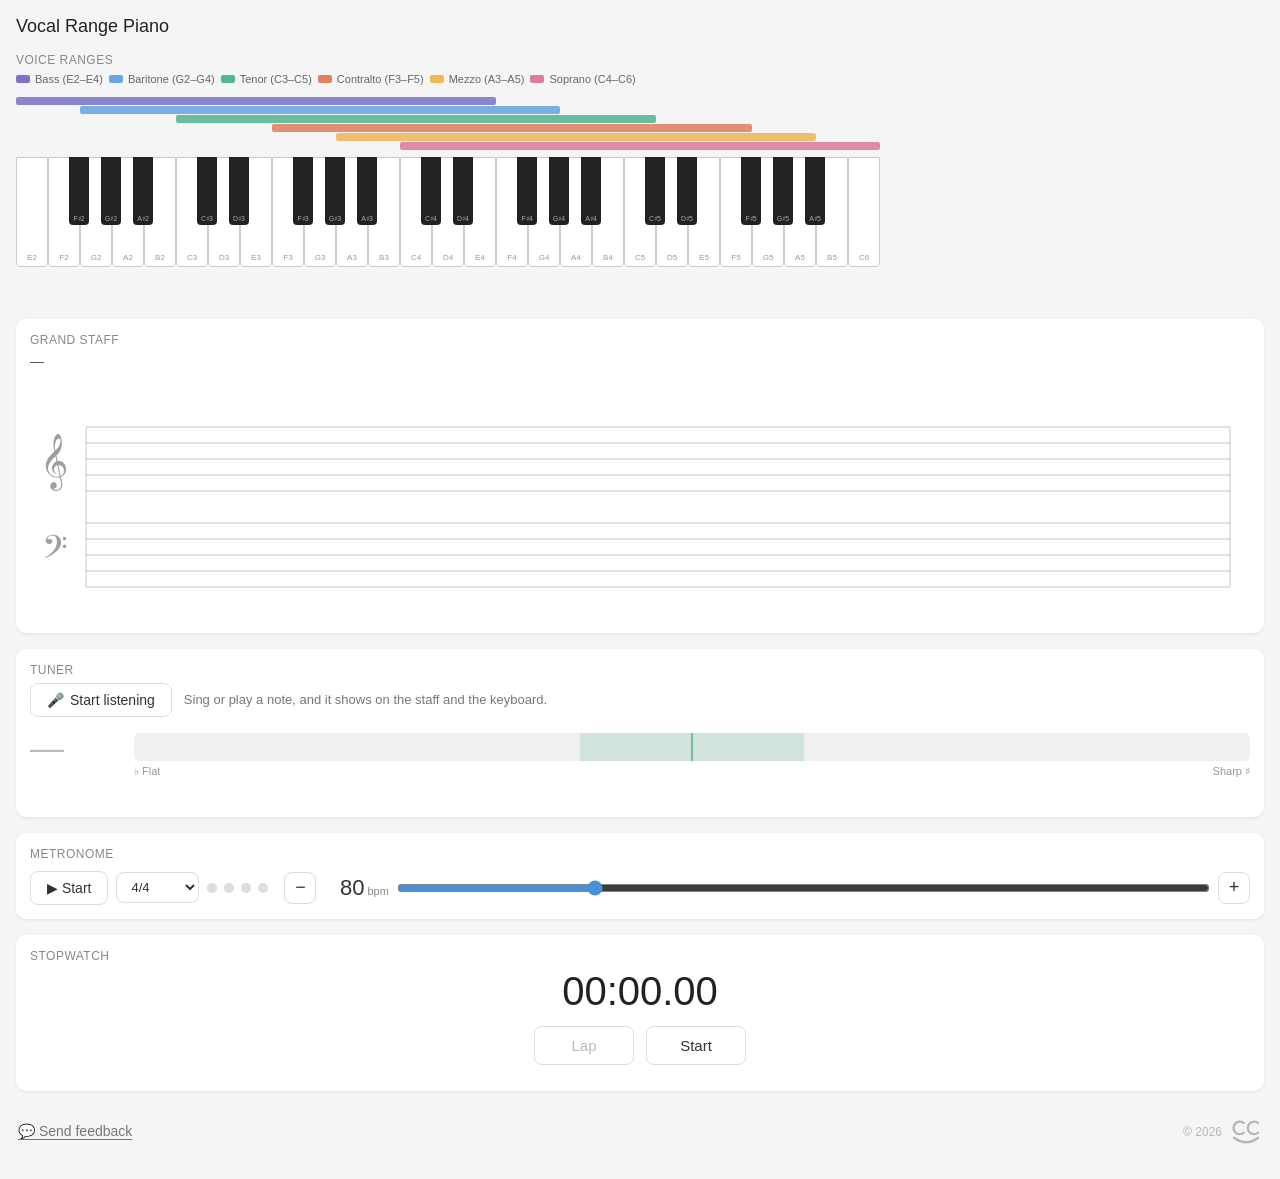
==== index.html @ 2cb64c95 "Initial application" ====
<!DOCTYPE html>
<!-- Vocal Range Piano. Your name and feedback email go in js/my-settings.js, not here. -->
<html lang="en">
<head>
<meta charset="UTF-8">
<meta name="viewport" content="width=device-width, initial-scale=1.0, user-scalable=no">
<title>Vocal Range Piano</title>
<link rel="stylesheet" href="css/base.css">
<link rel="stylesheet" href="css/piano.css">
<link rel="stylesheet" href="css/tuner.css">
<link rel="stylesheet" href="css/footer.css">
</head>
<body>
<h1>Vocal Range Piano</h1>

<div class="sec-label">Voice ranges</div>
<div class="legend" id="legend"></div>

<div class="piano-scroll" id="pianoScroll">
  <div class="piano-wrap" id="pianoWrap"></div>
</div>

<div class="card">
  <div class="sec-label">Grand staff</div>
  <div class="current-note" id="currentNoteDisp">—</div>
  <canvas id="staffCanvas"></canvas>
</div>

<div class="card" id="tuner">
  <div class="sec-label">Tuner</div>
  <div class="tn-row">
    <button class="play-btn" id="tnBtn" type="button"><span aria-hidden="true">🎤</span> Start listening</button>
    <p class="tn-status" id="tnStatus" role="status"></p>
  </div>
  <div class="tn-display">
    <div class="tn-readout">
      <span class="tn-note" id="tnNote">—</span>
      <span class="tn-freq" id="tnFreq"></span>
    </div>
    <div class="tn-gauge" aria-hidden="true">
      <div class="tn-meter"><div class="tn-zone"></div><div class="tn-mid"></div><div class="tn-needle" id="tnNeedle"></div></div>
      <div class="tn-scale"><span>&#9837; Flat</span><span>Sharp &#9839;</span></div>
    </div>
  </div>
  <p class="tn-verdict" id="tnVerdict"></p>
</div>

<div class="card">
  <div class="sec-label" style="margin-bottom:10px;">Metronome</div>
  <div class="metro-row">
    <div class="metro-main">
      <button class="play-btn" id="playBtn" onclick="toggleMetro()">&#9654; Start</button>
      <select class="ts-select" id="tsSelect" onchange="updateTs()">
        <option value="1">Steady</option>
        <option value="2">2/4</option>
        <option value="3">3/4</option>
        <option value="4" selected>4/4</option>
        <option value="6">6/8</option>
      </select>
      <div class="beats-row" id="beatsRow"></div>
    </div>
    <div class="metro-tempo">
      <button class="adj-btn" onclick="adjBpm(-1)" aria-label="Slower">&#8722;</button>
      <div class="bpm-readout"><span class="bpm-num" id="bpmVal">80</span><span class="bpm-lbl">bpm</span></div>
      <input type="range" class="bpm-slider" min="40" max="208" value="80" step="1" id="bpmSlider" oninput="setBpm(parseInt(this.value))" aria-label="Tempo">
      <button class="adj-btn" onclick="adjBpm(1)" aria-label="Faster">+</button>
    </div>
  </div>
</div>

<div class="card">
  <div class="sec-label">Stopwatch</div>
  <div class="sw-display" id="swDisplay">00:00.00</div>
  <div class="sw-row">
    <button class="sw-btn" id="swLapBtn" onclick="swLapOrReset()" disabled>Lap</button>
    <button class="sw-btn" id="swStartBtn" onclick="swToggle()">Start</button>
  </div>
  <ol class="sw-laps" id="swLaps"></ol>
</div>

<!-- On every page: the feedback link and the copyright line. The name comes from js/my-settings.js. -->
<footer class="lf-mark lf-foot" id="lf-foot">
  <a class="lf-fb-link" href="feedback.html"><span aria-hidden="true">💬</span> Send feedback</a>
  <p class="lf-copy" id="lf-copy">© 2026</p>
  <svg class="lf-logo" viewBox="0 0 38 32" aria-hidden="true">
    <path class="lf-logo-c" d="M15.5 6.64A7 7 0 1 0 15.5 17.36M31.5 6.64A7 7 0 1 0 31.5 17.36"/>
    <path class="lf-logo-smile" d="M4.5 23Q18 33 31.5 23"/>
  </svg>
</footer>

<!-- your name and feedback email; loaded first so the footer can use them -->
<script src="js/my-settings.js"></script>
<script src="js/footer.js"></script>
<!-- one script per section; the keyboard comes first because the others use its note helpers and sound -->
<script src="js/piano.js"></script>
<script src="js/staff.js"></script>
<script src="js/pitch.js"></script>
<script src="js/tuner.js"></script>
<script src="js/metronome.js"></script>
<script src="js/stopwatch.js"></script>
</body>
</html>
---- css/base.css ----
/* ---------- Shared by every page: colours, page layout, headings and the white cards ---------- */
:root {
  --paper: #f5f5f5;      /* page background */
  --ink: #333;           /* main text */
  --ink-soft: #777;      /* quieter text */
  --line: #ddd;          /* borders */
  --key: #fff;           /* cards and boxes */
  --accent: #1a5fb4;     /* main button */
  --focus: #4a90d9;      /* keyboard focus ring */
  --good: #1e7b34;
  --bad: #c0392b;
}
* { box-sizing: border-box; margin: 0; padding: 0; }
body { font-family: -apple-system, BlinkMacSystemFont, 'Segoe UI', sans-serif; background: #f5f5f5; color: #333; padding: 16px; }
h1 { font-size: 18px; font-weight: 500; margin-bottom: 16px; color: #222; }
.sec-label { font-size: 12px; color: #888; font-weight: 500; margin-bottom: 6px; text-transform: uppercase; letter-spacing: 0.04em; }
.card { background: #fff; border-radius: 10px; padding: 14px; margin-bottom: 16px; box-shadow: 0 1px 3px rgba(0,0,0,0.08); }
/* the page fills the window, so the footer sits at the bottom even when there's little above it */
body { min-height: 100vh; min-height: 100dvh; display: flex; flex-direction: column; }
---- css/piano.css ----
/* ---------- The piano page: keyboard, grand staff, metronome and stopwatch ---------- */
.legend { display: flex; flex-wrap: wrap; gap: 6px; margin-bottom: 12px; }
.legend-item { display: flex; align-items: center; gap: 5px; font-size: 11px; color: #666; }
.legend-sw { width: 14px; height: 8px; border-radius: 2px; opacity: 0.75; }

/* Scroll wrapper: lets the browser pan; taps vs swipes are told apart in JS */
.piano-scroll {
  overflow-x: scroll;
  overflow-y: hidden;
  -webkit-overflow-scrolling: touch;
  touch-action: manipulation;
  padding-bottom: 8px;
  margin-bottom: 16px;
  cursor: grab;
}
.piano-scroll:active { cursor: grabbing; }

.piano-wrap { position: relative; display: inline-block; }
.wkey {
  position: absolute;
  background: #fff;
  border: 0.5px solid #ccc;
  border-radius: 0 0 4px 4px;
  cursor: pointer;
  display: flex; flex-direction: column; justify-content: flex-end; align-items: center;
  padding-bottom: 4px;
  -webkit-tap-highlight-color: transparent;
  /* Allow swipes that start on a key to scroll the keyboard */
  touch-action: manipulation;
  user-select: none;
  -webkit-user-select: none;
}
.wkey .nlabel { font-size: 8px; color: #999; pointer-events: none; line-height: 1; }
.wkey:hover { background: #ddeeff; }
.wkey.pressed { background: #a8ccf0 !important; }
.bkey {
  position: absolute;
  background: #222;
  border-radius: 0 0 4px 4px;
  cursor: pointer;
  z-index: 3;
  display: flex; align-items: flex-end; justify-content: center;
  padding-bottom: 3px;
  -webkit-tap-highlight-color: transparent;
  touch-action: manipulation;
  user-select: none;
  -webkit-user-select: none;
}
.bkey .nlabel { font-size: 7px; color: #aaa; pointer-events: none; line-height: 1; }
.bkey:hover { background: #444; }
.bkey.pressed { background: #4a90d9 !important; }

/* Two groups: [Start, time signature, beat dots] and [−, bpm, slider, +].
   On a wide screen they share one line; on a phone the tempo group drops
   to its own full-width line and never splits apart. */
.metro-row { display: flex; align-items: center; gap: 12px 16px; flex-wrap: wrap; }
.metro-main { display: flex; align-items: center; gap: 8px; flex-wrap: wrap; }
.metro-tempo { display: flex; align-items: center; gap: 8px; flex: 1 1 240px; min-width: 0; }
.bpm-readout { display: flex; align-items: baseline; gap: 3px; flex-shrink: 0; }
.play-btn { display: flex; align-items: center; gap: 6px; padding: 8px 16px; border: 1px solid #ddd; border-radius: 8px; background: #fff; color: #333; cursor: pointer; font-size: 14px; }
.play-btn:hover { background: #f0f0f0; }
.play-btn.active { background: #e8f0fe; border-color: #4a90d9; color: #1a5fb4; }
.adj-btn { width: 32px; height: 32px; border: 1px solid #ddd; border-radius: 8px; background: #fff; color: #333; cursor: pointer; font-size: 18px; display: flex; align-items: center; justify-content: center; flex-shrink: 0; }
.adj-btn:hover { background: #f0f0f0; }
.bpm-num { font-size: 22px; font-weight: 500; min-width: 40px; text-align: right; font-variant-numeric: tabular-nums; }
.bpm-lbl { font-size: 11px; color: #888; }
.bpm-slider { flex: 1; min-width: 60px; accent-color: #4a90d9; }
.ts-select { padding: 6px 10px; border: 1px solid #ddd; border-radius: 8px; background: #fff; color: #333; font-size: 13px; cursor: pointer; }
.beats-row { display: flex; gap: 7px; align-items: center; }
.beat-dot { width: 10px; height: 10px; border-radius: 50%; background: #ddd; transition: background 0.04s; }
.beat-dot.lit { background: #4a90d9; }
.current-note { font-size: 14px; color: #555; margin-bottom: 6px; min-height: 20px; font-weight: 500; }
canvas { max-width: 100%; display: block; }

/* Stopwatch */
.sw-display { font-size: 40px; font-weight: 300; text-align: center; font-variant-numeric: tabular-nums; color: #222; margin: 4px 0 12px; }
.sw-row { display: flex; justify-content: center; gap: 12px; }
.sw-btn { min-width: 100px; padding: 10px 16px; border: 1px solid #ddd; border-radius: 8px; background: #fff; color: #333; font-size: 15px; cursor: pointer; -webkit-tap-highlight-color: transparent; touch-action: manipulation; }
.sw-btn:hover:not(:disabled) { background: #f0f0f0; }
.sw-btn:disabled { color: #bbb; cursor: default; }
.sw-btn.active { background: #e8f0fe; border-color: #4a90d9; color: #1a5fb4; }
.sw-laps { list-style: none; margin-top: 12px; max-height: 170px; overflow-y: auto; }
.sw-laps li { display: flex; justify-content: space-between; gap: 12px; padding: 7px 2px; border-top: 0.5px solid #eee; font-size: 14px; font-variant-numeric: tabular-nums; }
.sw-laps .sw-total { color: #999; }
---- css/tuner.css ----
/* ---------- Tuner: the listen button, the note it hears, and a flat-to-sharp meter ---------- */
.tn-row { display: flex; align-items: center; gap: 8px 12px; flex-wrap: wrap; margin-bottom: 12px; }
.tn-row .play-btn { flex: none; -webkit-tap-highlight-color: transparent; touch-action: manipulation; }
.tn-row .play-btn:disabled { opacity: 0.5; cursor: default; }
.tn-status { flex: 1 1 180px; font-size: 13px; line-height: 1.35; color: #777; }

.tn-display { display: flex; align-items: center; gap: 16px; }
.tn-readout { flex: none; width: 88px; display: flex; flex-direction: column; }
.tn-note { font-size: 34px; font-weight: 500; line-height: 1.1; color: #bbb; font-variant-numeric: tabular-nums; }
#tuner.has-note .tn-note { color: #222; }
.tn-freq { min-height: 1.3em; font-size: 12px; color: #888; font-variant-numeric: tabular-nums; }

.tn-gauge { flex: 1; min-width: 0; }
.tn-meter { position: relative; height: 28px; border-radius: 6px; background: #f0f0f0; overflow: hidden; }
.tn-zone { position: absolute; top: 0; bottom: 0; left: 40%; width: 20%; background: rgba(46, 158, 106, 0.16); }   /* ±10 cents */
.tn-mid { position: absolute; top: 0; bottom: 0; left: 50%; width: 2px; margin-left: -1px; background: rgba(46, 158, 106, 0.55); }
.tn-needle { display: none; position: absolute; top: 3px; bottom: 3px; left: 50%; width: 4px; margin-left: -2px;
  border-radius: 2px; background: #d9822b; transition: left 0.08s linear; }
#tuner.has-note .tn-needle { display: block; }
#tuner.in-tune .tn-needle { background: #2e9e6a; }
.tn-scale { display: flex; justify-content: space-between; margin-top: 4px; font-size: 11px; color: #999; }
.tn-verdict { min-height: 1.35em; margin-top: 2px; font-size: 14px; font-weight: 500; color: #b5651d; }
#tuner.in-tune .tn-verdict { color: #1e7b34; }

/* the key the tuner hears: amber when it's off, green when it's in tune */
.wkey.heard { background: #ffd9a3; }
.wkey.heard.in-tune { background: #b9e6c9; }
.bkey.heard { background: #c7782a; }
.bkey.heard.in-tune { background: #2e9e6a; }
---- css/footer.css ----
/* ---------- The footer on every page: feedback on the left, the copyright and logo on the right ----------
   The same footer as the learning games. It sits at the bottom of the page, and is quiet on purpose:
   the copyright and logo are halfway between the soft text colour and the background. */
.lf-mark { display: flex; align-items: center; justify-content: flex-end; gap: 8px;
  color: #b6b6b6; color: color-mix(in srgb, var(--ink-soft) 50%, var(--paper)); }
.lf-foot { width: 100%; min-height: 56px; margin-top: auto; padding-block: 8px max(14px, env(safe-area-inset-bottom, 0px));
  flex-wrap: wrap; row-gap: 2px; }   /* a very long name wraps onto a second line rather than push the page wider */
.lf-copy { margin: 0 0 0 auto; text-align: right; font-size: 0.75rem; line-height: 1.35; }

/* the CC logo: two C's and a smile, drawn in the footer's colour */
.lf-logo { flex: none; width: 34px; height: 29px; overflow: visible; }
.lf-logo path { fill: none; stroke-width: 2.6; stroke-linecap: round; stroke: currentColor; }

/* the feedback link sits quietly on the left, across from the copyright */
.lf-fb-link { margin-right: auto; padding: 6px 2px; border-radius: 6px;
  font-size: 0.875rem; font-weight: 500; line-height: 1.2; color: var(--ink-soft);
  text-decoration: underline; text-underline-offset: 3px; -webkit-tap-highlight-color: transparent; }
.lf-fb-link:focus-visible { outline: 3px solid var(--focus); outline-offset: 2px; }
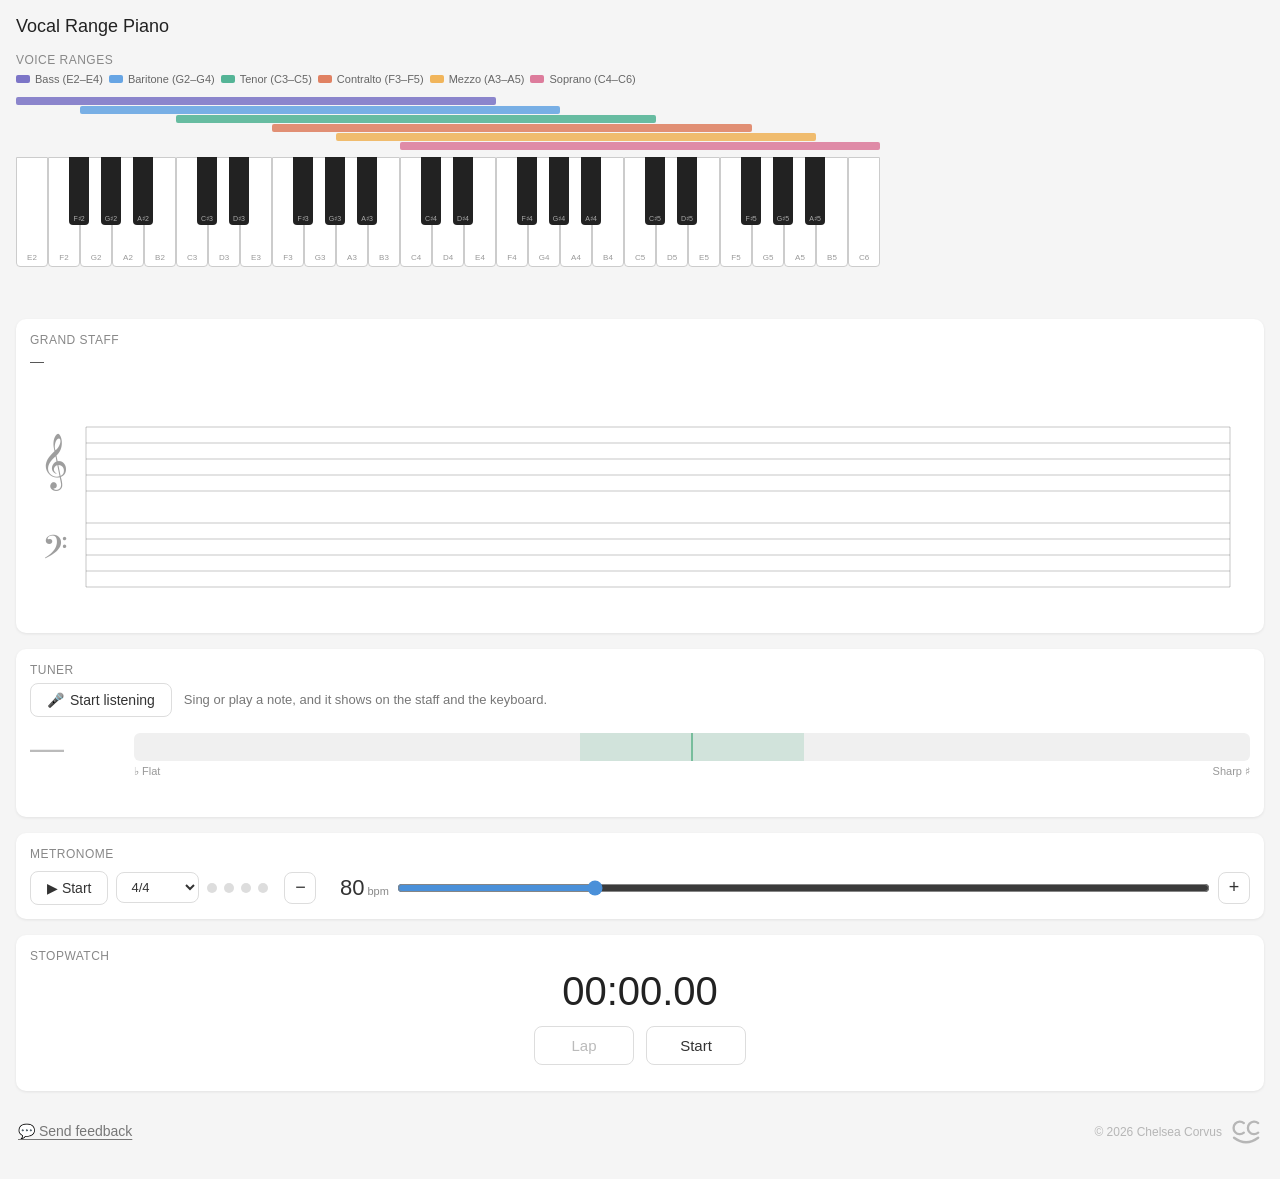
==== commit 3eda9bd6: "Fixes an intermittent audio bug in Safari" ====
--- a/index.html
+++ b/index.html
@@ -91,7 +91,8 @@
 <!-- your name and feedback email; loaded first so the footer can use them -->
 <script src="js/my-settings.js"></script>
 <script src="js/footer.js"></script>
-<!-- one script per section; the keyboard comes first because the others use its note helpers and sound -->
+<!-- one script per section; the sound engine and keyboard come first because the others use them -->
+<script src="js/sound.js"></script>
 <script src="js/piano.js"></script>
 <script src="js/staff.js"></script>
 <script src="js/pitch.js"></script>
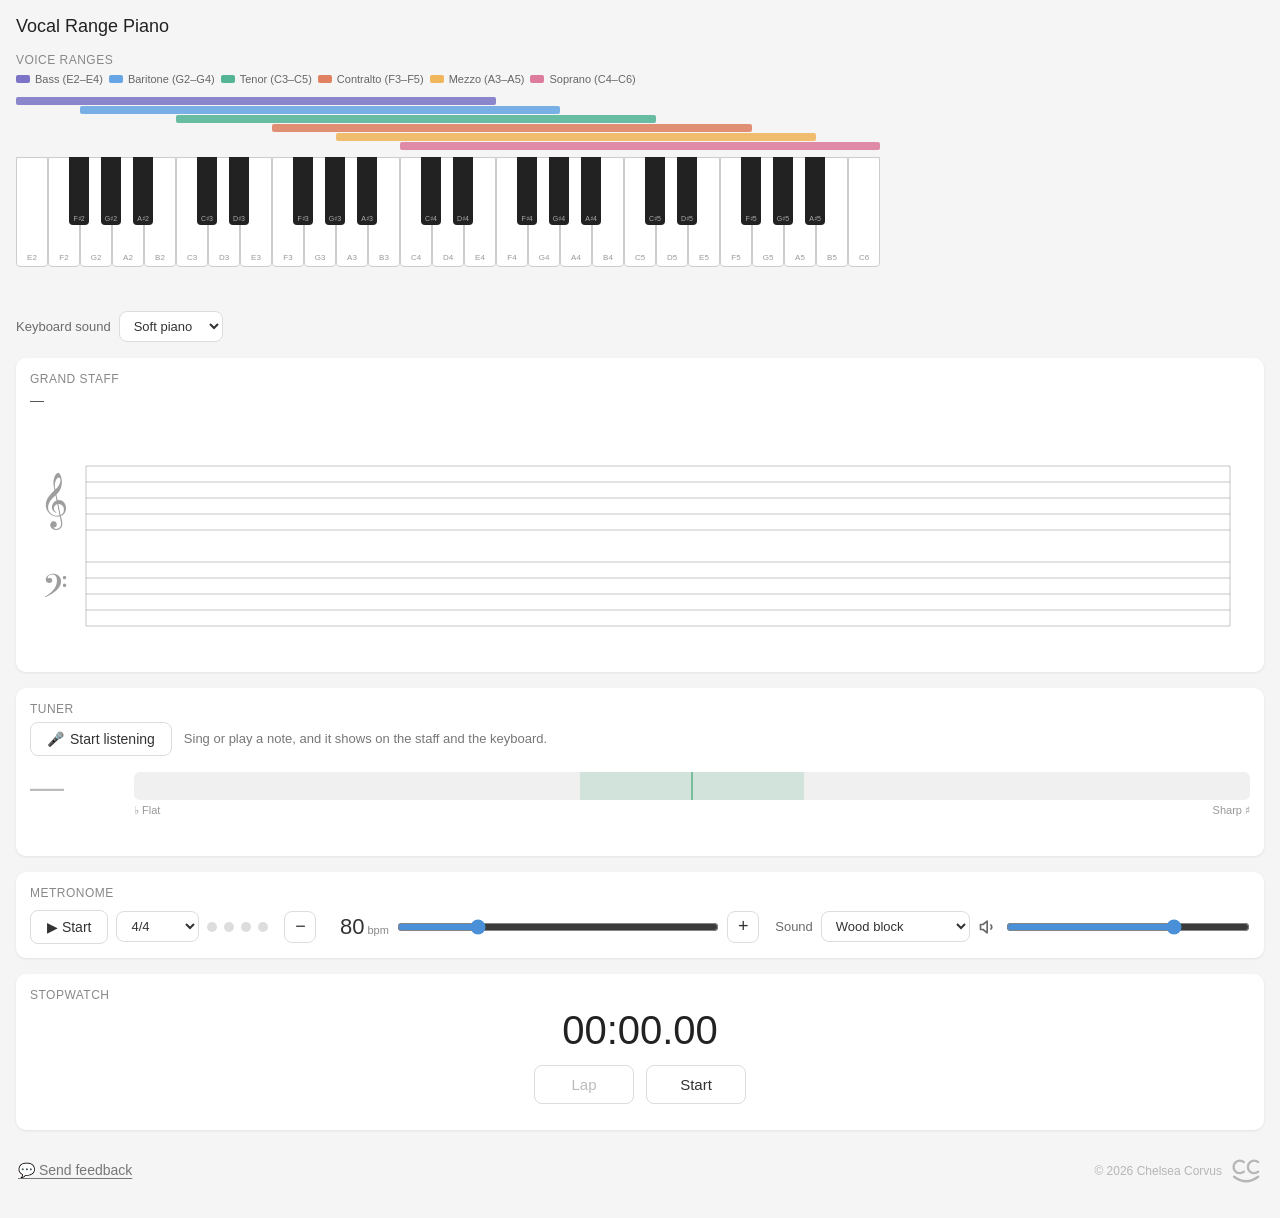
==== commit aa923fe3: "Adds tone options for keyboard and metronome" ====
--- a/index.html
+++ b/index.html
@@ -5,10 +5,12 @@
 <meta charset="UTF-8">
 <meta name="viewport" content="width=device-width, initial-scale=1.0, user-scalable=no">
 <title>Vocal Range Piano</title>
-<link rel="stylesheet" href="css/base.css">
-<link rel="stylesheet" href="css/piano.css">
-<link rel="stylesheet" href="css/tuner.css">
-<link rel="stylesheet" href="css/footer.css">
+<!-- The ?v= on each file below makes browsers fetch fresh copies after an update, instead of mixing
+     saved old files with new ones. It changes with every update. -->
+<link rel="stylesheet" href="css/base.css?v=20261109-3">
+<link rel="stylesheet" href="css/piano.css?v=20261109-3">
+<link rel="stylesheet" href="css/tuner.css?v=20261109-3">
+<link rel="stylesheet" href="css/footer.css?v=20261109-3">
 </head>
 <body>
 <h1>Vocal Range Piano</h1>
@@ -18,6 +20,17 @@
 
 <div class="piano-scroll" id="pianoScroll">
   <div class="piano-wrap" id="pianoWrap"></div>
+</div>
+<div class="sound-row">
+  <label for="keySound">Keyboard sound</label>
+  <select class="ts-select" id="keySound">
+    <option value="soft">Soft piano</option>
+    <option value="musicbox">Music box</option>
+    <option value="xylophone">Xylophone</option>
+    <option value="organ">Organ</option>
+    <option value="8bit">8-bit</option>
+    <option value="classic">Classic</option>
+  </select>
 </div>
 
 <div class="card">
@@ -65,6 +78,37 @@
       <input type="range" class="bpm-slider" min="40" max="208" value="80" step="1" id="bpmSlider" oninput="setBpm(parseInt(this.value))" aria-label="Tempo">
       <button class="adj-btn" onclick="adjBpm(1)" aria-label="Faster">+</button>
     </div>
+    <div class="metro-sound">
+      <label class="metro-sound-label" for="clickSound">Sound</label>
+      <select class="ts-select" id="clickSound">
+        <optgroup label="Gentle">
+          <option value="tick">Soft tick</option>
+          <option value="felt">Felt knock</option>
+          <option value="drop">Water drop</option>
+        </optgroup>
+        <optgroup label="Percussion">
+          <option value="wood">Wood block</option>
+          <option value="claves">Claves</option>
+          <option value="hihat">Hi-hat</option>
+          <option value="drums">Drum kit</option>
+        </optgroup>
+        <optgroup label="Musical">
+          <option value="keys">Match keyboard</option>
+          <option value="bell">Bell</option>
+          <option value="8bit">8-bit</option>
+        </optgroup>
+        <optgroup label="Original">
+          <option value="classic">Classic beep</option>
+        </optgroup>
+      </select>
+      <div class="vol-group">
+        <label class="vol-icon" for="clickVolume">
+          <svg width="20" height="20" viewBox="0 0 24 24" fill="none" stroke="currentColor" stroke-width="2" stroke-linecap="round" stroke-linejoin="round" aria-hidden="true"><path d="M11 5L6 9H3v6h3l5 4z"/><path d="M15.5 9.5a4 4 0 0 1 0 5"/></svg>
+          <span class="vh">Metronome volume</span>
+        </label>
+        <input type="range" class="vol-slider" id="clickVolume" min="0" max="100" step="5" value="70">
+      </div>
+    </div>
   </div>
 </div>
 
@@ -89,15 +133,17 @@
 </footer>
 
 <!-- your name and feedback email; loaded first so the footer can use them -->
-<script src="js/my-settings.js"></script>
-<script src="js/footer.js"></script>
+<script src="js/my-settings.js?v=20261109-3"></script>
+<script src="js/footer.js?v=20261109-3"></script>
 <!-- one script per section; the sound engine and keyboard come first because the others use them -->
-<script src="js/sound.js"></script>
-<script src="js/piano.js"></script>
-<script src="js/staff.js"></script>
-<script src="js/pitch.js"></script>
-<script src="js/tuner.js"></script>
-<script src="js/metronome.js"></script>
-<script src="js/stopwatch.js"></script>
+<script src="js/sound.js?v=20261109-3"></script>
+<script src="js/piano.js?v=20261109-3"></script>
+<script src="js/staff.js?v=20261109-3"></script>
+<script src="js/pitch.js?v=20261109-3"></script>
+<script src="js/tuner.js?v=20261109-3"></script>
+<script src="js/metronome.js?v=20261109-3"></script>
+<script src="js/stopwatch.js?v=20261109-3"></script>
+<!-- the keyboard and metronome sound menus; after the sections they change -->
+<script src="js/sound-options.js?v=20261109-3"></script>
 </body>
 </html>
--- a/css/piano.css
+++ b/css/piano.css
@@ -82,3 +82,16 @@
 .sw-laps { list-style: none; margin-top: 12px; max-height: 170px; overflow-y: auto; }
 .sw-laps li { display: flex; justify-content: space-between; gap: 12px; padding: 7px 2px; border-top: 0.5px solid #eee; font-size: 14px; font-variant-numeric: tabular-nums; }
 .sw-laps .sw-total { color: #999; }
+
+/* ---------- Sound choices ---------- */
+/* under the keyboard */
+.piano-scroll { margin-bottom: 8px; }
+.sound-row { display: flex; align-items: center; gap: 8px; margin-bottom: 16px; font-size: 13px; color: #6b6b6b; }
+/* in the metronome: the sound and its volume, as a third group that keeps together */
+.metro-sound { display: flex; align-items: center; flex-wrap: wrap; gap: 8px; flex: 1 1 240px; min-width: 0; }
+/* the volume stays beside the menu when there's room, and drops below it on the narrowest phones */
+.vol-group { display: flex; align-items: center; gap: 8px; flex: 1 1 110px; min-width: 0; }
+.metro-sound-label { flex: none; font-size: 13px; color: #6b6b6b; }
+.vol-icon { flex: none; display: flex; align-items: center; color: #6b6b6b; }
+.vol-slider { flex: 1; min-width: 60px; accent-color: #4a90d9; }
+.vh { position: absolute; width: 1px; height: 1px; margin: -1px; padding: 0; overflow: hidden; clip: rect(0 0 0 0); white-space: nowrap; border: 0; }
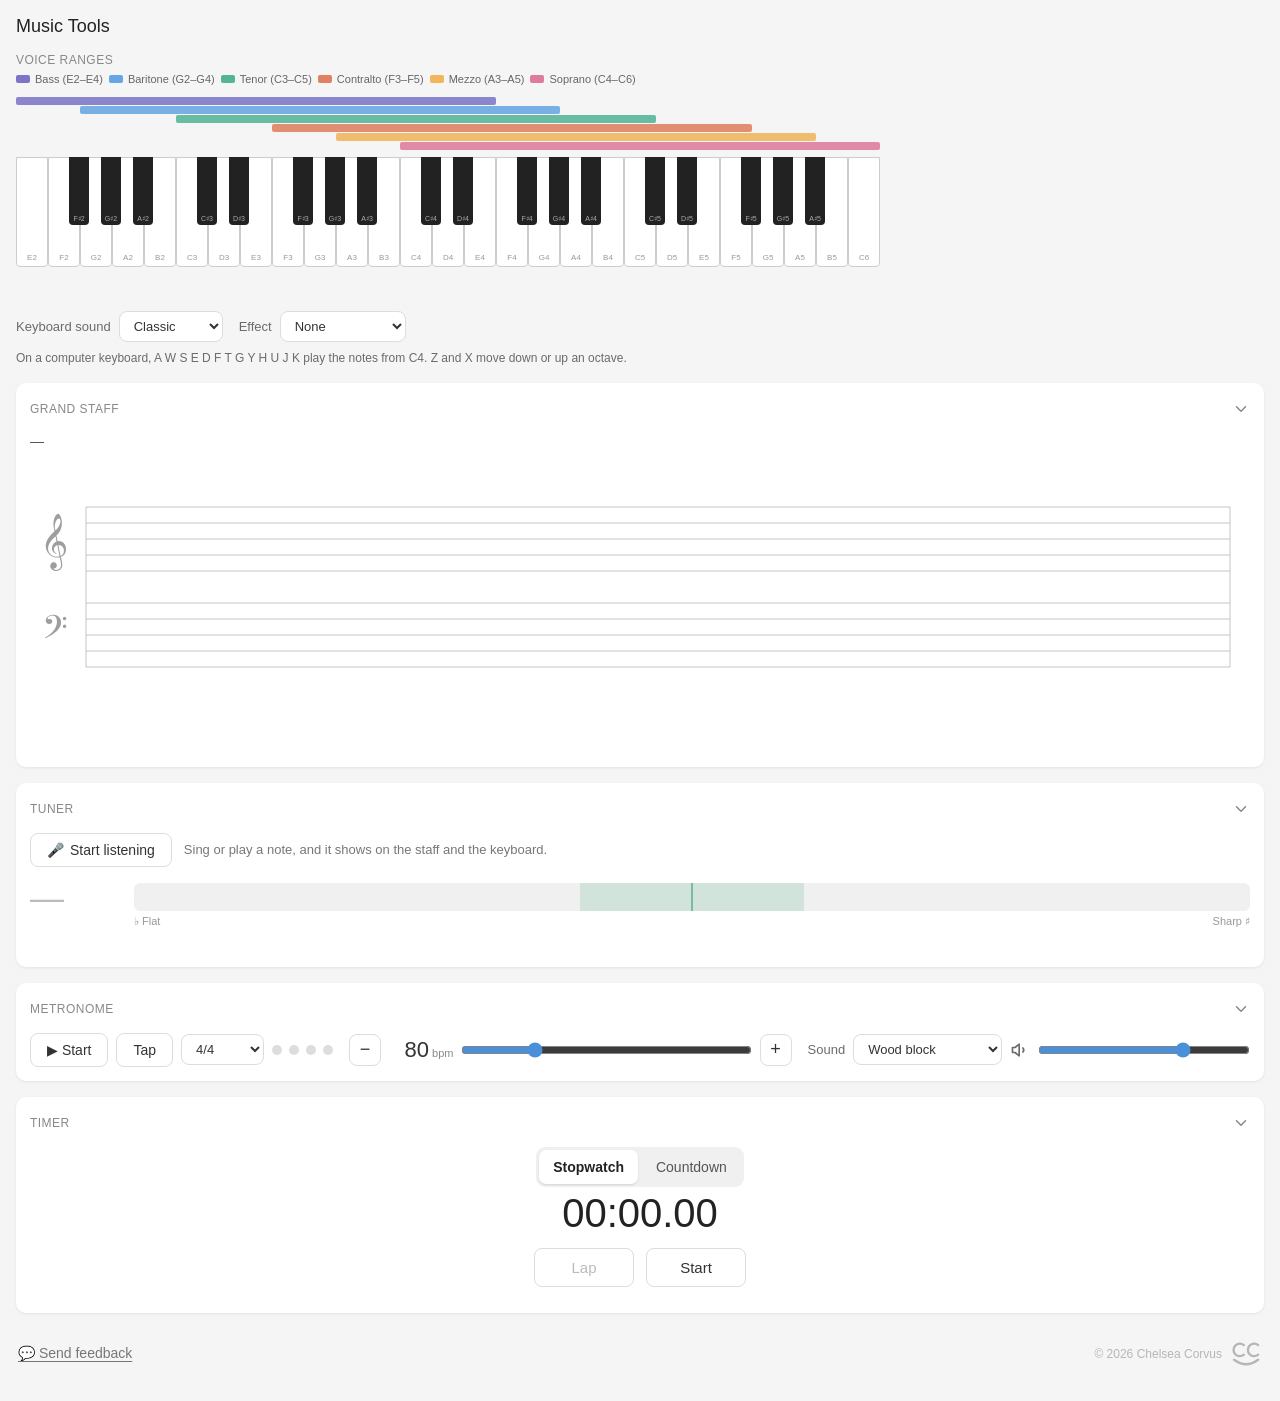
==== commit ddf4b5ce: "Updates sounds and effects" ====
--- a/index.html
+++ b/index.html
@@ -1,19 +1,19 @@
 <!DOCTYPE html>
-<!-- Vocal Range Piano. Your name and feedback email go in js/my-settings.js, not here. -->
+<!-- Music Tools. Your name and feedback email go in js/my-settings.js, not here. -->
 <html lang="en">
 <head>
 <meta charset="UTF-8">
 <meta name="viewport" content="width=device-width, initial-scale=1.0, user-scalable=no">
-<title>Vocal Range Piano</title>
+<title>Music Tools</title>
 <!-- The ?v= on each file below makes browsers fetch fresh copies after an update, instead of mixing
      saved old files with new ones. It changes with every update. -->
-<link rel="stylesheet" href="css/base.css?v=20261109-3">
-<link rel="stylesheet" href="css/piano.css?v=20261109-3">
-<link rel="stylesheet" href="css/tuner.css?v=20261109-3">
-<link rel="stylesheet" href="css/footer.css?v=20261109-3">
+<link rel="stylesheet" href="css/base.css?v=20261109-6">
+<link rel="stylesheet" href="css/piano.css?v=20261109-6">
+<link rel="stylesheet" href="css/tuner.css?v=20261109-6">
+<link rel="stylesheet" href="css/footer.css?v=20261109-6">
 </head>
 <body>
-<h1>Vocal Range Piano</h1>
+<h1>Music Tools</h1>
 
 <div class="sec-label">Voice ranges</div>
 <div class="legend" id="legend"></div>
@@ -22,105 +22,157 @@
   <div class="piano-wrap" id="pianoWrap"></div>
 </div>
 <div class="sound-row">
-  <label for="keySound">Keyboard sound</label>
-  <select class="ts-select" id="keySound">
-    <option value="soft">Soft piano</option>
-    <option value="musicbox">Music box</option>
-    <option value="xylophone">Xylophone</option>
-    <option value="organ">Organ</option>
-    <option value="8bit">8-bit</option>
-    <option value="classic">Classic</option>
-  </select>
+  <span class="sound-pick">
+    <label for="keySound">Keyboard sound</label>
+    <select class="ts-select" id="keySound">
+      <option value="classic">Classic</option>
+      <option value="musicbox">Music box</option>
+      <option value="organ">Organ</option>
+      <option value="pad">Synth pad</option>
+      <option value="lead">Synth lead</option>
+      <option value="8bit">8-bit</option>
+    </select>
+  </span>
+  <span class="sound-pick">
+    <label for="keyEffect">Effect</label>
+    <select class="ts-select" id="keyEffect">
+      <option value="none">None</option>
+      <optgroup label="Echo and space">
+        <option value="reverb">Hall reverb</option>
+        <option value="echo">Echo</option>
+        <option value="space">Space echo</option>
+      </optgroup>
+      <optgroup label="Swirl">
+        <option value="chorus">Chorus</option>
+        <option value="phaser">Phaser</option>
+        <option value="flanger">Flanger</option>
+        <option value="spin">Rotary spin</option>
+      </optgroup>
+      <optgroup label="Mystical">
+        <option value="shimmer">Shimmer</option>
+        <option value="dream">Dream</option>
+      </optgroup>
+    </select>
+  </span>
 </div>
-
-<div class="card">
-  <div class="sec-label">Grand staff</div>
-  <div class="current-note" id="currentNoteDisp">—</div>
-  <canvas id="staffCanvas"></canvas>
-</div>
-
-<div class="card" id="tuner">
-  <div class="sec-label">Tuner</div>
-  <div class="tn-row">
-    <button class="play-btn" id="tnBtn" type="button"><span aria-hidden="true">🎤</span> Start listening</button>
-    <p class="tn-status" id="tnStatus" role="status"></p>
-  </div>
-  <div class="tn-display">
-    <div class="tn-readout">
-      <span class="tn-note" id="tnNote">—</span>
-      <span class="tn-freq" id="tnFreq"></span>
-    </div>
-    <div class="tn-gauge" aria-hidden="true">
-      <div class="tn-meter"><div class="tn-zone"></div><div class="tn-mid"></div><div class="tn-needle" id="tnNeedle"></div></div>
-      <div class="tn-scale"><span>&#9837; Flat</span><span>Sharp &#9839;</span></div>
-    </div>
-  </div>
-  <p class="tn-verdict" id="tnVerdict"></p>
-</div>
-
-<div class="card">
-  <div class="sec-label" style="margin-bottom:10px;">Metronome</div>
-  <div class="metro-row">
-    <div class="metro-main">
-      <button class="play-btn" id="playBtn" onclick="toggleMetro()">&#9654; Start</button>
-      <select class="ts-select" id="tsSelect" onchange="updateTs()">
-        <option value="1">Steady</option>
-        <option value="2">2/4</option>
-        <option value="3">3/4</option>
-        <option value="4" selected>4/4</option>
-        <option value="6">6/8</option>
-      </select>
-      <div class="beats-row" id="beatsRow"></div>
-    </div>
-    <div class="metro-tempo">
-      <button class="adj-btn" onclick="adjBpm(-1)" aria-label="Slower">&#8722;</button>
-      <div class="bpm-readout"><span class="bpm-num" id="bpmVal">80</span><span class="bpm-lbl">bpm</span></div>
-      <input type="range" class="bpm-slider" min="40" max="208" value="80" step="1" id="bpmSlider" oninput="setBpm(parseInt(this.value))" aria-label="Tempo">
-      <button class="adj-btn" onclick="adjBpm(1)" aria-label="Faster">+</button>
-    </div>
-    <div class="metro-sound">
-      <label class="metro-sound-label" for="clickSound">Sound</label>
-      <select class="ts-select" id="clickSound">
-        <optgroup label="Gentle">
-          <option value="tick">Soft tick</option>
-          <option value="felt">Felt knock</option>
-          <option value="drop">Water drop</option>
-        </optgroup>
-        <optgroup label="Percussion">
-          <option value="wood">Wood block</option>
-          <option value="claves">Claves</option>
-          <option value="hihat">Hi-hat</option>
-          <option value="drums">Drum kit</option>
-        </optgroup>
-        <optgroup label="Musical">
-          <option value="keys">Match keyboard</option>
-          <option value="bell">Bell</option>
-          <option value="8bit">8-bit</option>
-        </optgroup>
-        <optgroup label="Original">
-          <option value="classic">Classic beep</option>
-        </optgroup>
-      </select>
-      <div class="vol-group">
-        <label class="vol-icon" for="clickVolume">
-          <svg width="20" height="20" viewBox="0 0 24 24" fill="none" stroke="currentColor" stroke-width="2" stroke-linecap="round" stroke-linejoin="round" aria-hidden="true"><path d="M11 5L6 9H3v6h3l5 4z"/><path d="M15.5 9.5a4 4 0 0 1 0 5"/></svg>
-          <span class="vh">Metronome volume</span>
-        </label>
-        <input type="range" class="vol-slider" id="clickVolume" min="0" max="100" step="5" value="70">
-      </div>
-    </div>
-  </div>
-</div>
-
-<div class="card">
-  <div class="sec-label">Stopwatch</div>
-  <div class="sw-display" id="swDisplay">00:00.00</div>
-  <div class="sw-row">
-    <button class="sw-btn" id="swLapBtn" onclick="swLapOrReset()" disabled>Lap</button>
-    <button class="sw-btn" id="swStartBtn" onclick="swToggle()">Start</button>
-  </div>
-  <ol class="sw-laps" id="swLaps"></ol>
-</div>
+<p class="kbd-hint" id="kbdHint" hidden>On a computer keyboard, A W S E D F T G Y H U J K play the notes from <span id="kbdFrom">C4</span>. Z and X move down or up an octave.</p>
+
+<!-- Each section's heading folds it away; js/sections.js -->
+<section class="card fold" data-fold="staff">
+  <h2 class="sec-head"><button type="button" class="sec-toggle" aria-expanded="true" aria-controls="body-staff"><span class="sec-label">Grand staff</span><span class="sec-status"></span><svg class="sec-chev" width="18" height="18" viewBox="0 0 24 24" fill="none" stroke="currentColor" stroke-width="2" stroke-linecap="round" stroke-linejoin="round" aria-hidden="true"><path d="M6 9l6 6 6-6"/></svg></button></h2>
+  <div class="sec-body" id="body-staff">
+    <div class="current-note" id="currentNoteDisp">—</div>
+    <canvas id="staffCanvas"></canvas>
+  </div>
+</section>
+
+<section class="card fold" data-fold="tuner" id="tuner">
+  <h2 class="sec-head"><button type="button" class="sec-toggle" aria-expanded="true" aria-controls="body-tuner"><span class="sec-label">Tuner</span><span class="sec-status"></span><svg class="sec-chev" width="18" height="18" viewBox="0 0 24 24" fill="none" stroke="currentColor" stroke-width="2" stroke-linecap="round" stroke-linejoin="round" aria-hidden="true"><path d="M6 9l6 6 6-6"/></svg></button></h2>
+  <div class="sec-body" id="body-tuner">
+    <div class="tn-row">
+      <button class="play-btn" id="tnBtn" type="button"><span aria-hidden="true">🎤</span> Start listening</button>
+      <p class="tn-status" id="tnStatus" role="status"></p>
+    </div>
+    <div class="tn-display">
+      <div class="tn-readout">
+        <span class="tn-note" id="tnNote">—</span>
+        <span class="tn-freq" id="tnFreq"></span>
+      </div>
+      <div class="tn-gauge" aria-hidden="true">
+        <div class="tn-meter"><div class="tn-zone"></div><div class="tn-mid"></div><div class="tn-needle" id="tnNeedle"></div></div>
+        <div class="tn-scale"><span>&#9837; Flat</span><span>Sharp &#9839;</span></div>
+      </div>
+    </div>
+    <p class="tn-verdict" id="tnVerdict"></p>
+  </div>
+</section>
+
+<section class="card fold" data-fold="metronome">
+  <h2 class="sec-head"><button type="button" class="sec-toggle" aria-expanded="true" aria-controls="body-metronome"><span class="sec-label">Metronome</span><span class="sec-status"></span><svg class="sec-chev" width="18" height="18" viewBox="0 0 24 24" fill="none" stroke="currentColor" stroke-width="2" stroke-linecap="round" stroke-linejoin="round" aria-hidden="true"><path d="M6 9l6 6 6-6"/></svg></button></h2>
+  <div class="sec-body" id="body-metronome">
+    <div class="metro-row">
+      <div class="metro-main">
+        <button class="play-btn" id="playBtn" type="button" onclick="toggleMetro()">&#9654; Start</button>
+        <button class="play-btn tap-btn" id="tapBtn" type="button" onclick="tapTempo()" aria-label="Tap tempo: tap along with the beat">Tap</button>
+        <select class="ts-select" id="tsSelect" onchange="updateTs()" aria-label="Time signature">
+          <option value="1">Steady</option>
+          <option value="2">2/4</option>
+          <option value="3">3/4</option>
+          <option value="4" selected>4/4</option>
+          <option value="6">6/8</option>
+        </select>
+        <div class="beats-row" id="beatsRow"></div>
+      </div>
+      <div class="metro-tempo">
+        <button class="adj-btn" type="button" onclick="adjBpm(-1)" aria-label="Slower">&#8722;</button>
+        <div class="bpm-readout"><span class="bpm-num" id="bpmVal">80</span><span class="bpm-lbl">bpm</span></div>
+        <input type="range" class="bpm-slider" min="40" max="208" value="80" step="1" id="bpmSlider" oninput="setBpm(parseInt(this.value))" aria-label="Tempo">
+        <button class="adj-btn" type="button" onclick="adjBpm(1)" aria-label="Faster">+</button>
+      </div>
+      <div class="metro-sound">
+        <label class="metro-sound-label" for="clickSound">Sound</label>
+        <select class="ts-select" id="clickSound">
+          <optgroup label="Gentle">
+            <option value="tick">Soft tick</option>
+            <option value="felt">Felt knock</option>
+            <option value="drop">Water drop</option>
+          </optgroup>
+          <optgroup label="Percussion">
+            <option value="wood">Wood block</option>
+            <option value="claves">Claves</option>
+            <option value="hihat">Hi-hat</option>
+            <option value="drums">Drum kit</option>
+          </optgroup>
+          <optgroup label="Musical">
+            <option value="keys">Match keyboard</option>
+            <option value="bell">Bell</option>
+            <option value="8bit">8-bit</option>
+          </optgroup>
+          <optgroup label="Original">
+            <option value="classic">Classic beep</option>
+          </optgroup>
+        </select>
+        <div class="vol-group">
+          <label class="vol-icon" for="clickVolume">
+            <svg width="20" height="20" viewBox="0 0 24 24" fill="none" stroke="currentColor" stroke-width="2" stroke-linecap="round" stroke-linejoin="round" aria-hidden="true"><path d="M11 5L6 9H3v6h3l5 4z"/><path d="M15.5 9.5a4 4 0 0 1 0 5"/></svg>
+            <span class="vh">Metronome volume</span>
+          </label>
+          <input type="range" class="vol-slider" id="clickVolume" min="0" max="100" step="5" value="70">
+        </div>
+      </div>
+    </div>
+  </div>
+</section>
+
+<section class="card fold" data-fold="timer">
+  <h2 class="sec-head"><button type="button" class="sec-toggle" aria-expanded="true" aria-controls="body-timer"><span class="sec-label">Timer</span><span class="sec-status"></span><svg class="sec-chev" width="18" height="18" viewBox="0 0 24 24" fill="none" stroke="currentColor" stroke-width="2" stroke-linecap="round" stroke-linejoin="round" aria-hidden="true"><path d="M6 9l6 6 6-6"/></svg></button></h2>
+  <div class="sec-body" id="body-timer">
+    <div class="tm-modes" role="group" aria-label="Timer type">
+      <button type="button" class="tm-mode" id="tmModeSw" aria-pressed="true" onclick="timerMode('sw')">Stopwatch</button>
+      <button type="button" class="tm-mode" id="tmModeCd" aria-pressed="false" onclick="timerMode('cd')">Countdown</button>
+    </div>
+    <div id="swPanel">
+      <div class="sw-display" id="swDisplay">00:00.00</div>
+      <div class="sw-row">
+        <button class="sw-btn" id="swLapBtn" type="button" onclick="swLapOrReset()" disabled>Lap</button>
+        <button class="sw-btn" id="swStartBtn" type="button" onclick="swToggle()">Start</button>
+      </div>
+      <ol class="sw-laps" id="swLaps"></ol>
+    </div>
+    <div id="cdPanel" hidden>
+      <div class="cd-set">
+        <button class="adj-btn" type="button" id="cdMinus" onclick="cdAdjust(-1)" aria-label="One minute less">&#8722;</button>
+        <div class="sw-display cd-display" id="cdDisplay" role="timer">05:00</div>
+        <button class="adj-btn" type="button" id="cdPlus" onclick="cdAdjust(1)" aria-label="One minute more">+</button>
+      </div>
+      <div class="sw-row">
+        <button class="sw-btn" id="cdResetBtn" type="button" onclick="cdReset()" disabled>Reset</button>
+        <button class="sw-btn" id="cdStartBtn" type="button" onclick="cdToggle()">Start</button>
+      </div>
+      <p class="cd-msg" id="cdMsg" role="status"></p>
+    </div>
+  </div>
+</section>
 
 <!-- On every page: the feedback link and the copyright line. The name comes from js/my-settings.js. -->
 <footer class="lf-mark lf-foot" id="lf-foot">
@@ -133,17 +185,21 @@
 </footer>
 
 <!-- your name and feedback email; loaded first so the footer can use them -->
-<script src="js/my-settings.js?v=20261109-3"></script>
-<script src="js/footer.js?v=20261109-3"></script>
-<!-- one script per section; the sound engine and keyboard come first because the others use them -->
-<script src="js/sound.js?v=20261109-3"></script>
-<script src="js/piano.js?v=20261109-3"></script>
-<script src="js/staff.js?v=20261109-3"></script>
-<script src="js/pitch.js?v=20261109-3"></script>
-<script src="js/tuner.js?v=20261109-3"></script>
-<script src="js/metronome.js?v=20261109-3"></script>
-<script src="js/stopwatch.js?v=20261109-3"></script>
-<!-- the keyboard and metronome sound menus; after the sections they change -->
-<script src="js/sound-options.js?v=20261109-3"></script>
+<script src="js/my-settings.js?v=20261109-6"></script>
+<script src="js/footer.js?v=20261109-6"></script>
+<!-- the sound engine, the screen-awake helper and the folding sections come first: the tools below use them -->
+<script src="js/sound.js?v=20261109-6"></script>
+<script src="js/effects.js?v=20261109-6"></script>
+<script src="js/awake.js?v=20261109-6"></script>
+<script src="js/sections.js?v=20261109-6"></script>
+<!-- one script per tool; the keyboard comes before the others because they use its note helpers -->
+<script src="js/piano.js?v=20261109-6"></script>
+<script src="js/staff.js?v=20261109-6"></script>
+<script src="js/pitch.js?v=20261109-6"></script>
+<script src="js/tuner.js?v=20261109-6"></script>
+<script src="js/metronome.js?v=20261109-6"></script>
+<script src="js/stopwatch.js?v=20261109-6"></script>
+<!-- the keyboard and metronome sound menus; after the tools they change -->
+<script src="js/sound-options.js?v=20261109-6"></script>
 </body>
 </html>
--- a/css/base.css
+++ b/css/base.css
@@ -17,3 +17,19 @@
 .card { background: #fff; border-radius: 10px; padding: 14px; margin-bottom: 16px; box-shadow: 0 1px 3px rgba(0,0,0,0.08); }
 /* the page fills the window, so the footer sits at the bottom even when there's little above it */
 body { min-height: 100vh; min-height: 100dvh; display: flex; flex-direction: column; }
+
+/* ---------- Fold-away sections (js/sections.js) ---------- */
+.sec-head { margin: 0; font: inherit; }
+.sec-toggle { display: flex; align-items: center; gap: 8px; width: 100%; min-height: 36px; margin: -6px 0; padding: 0;
+  border: 0; background: none; color: inherit; font: inherit; text-align: left; cursor: pointer; -webkit-tap-highlight-color: transparent; }
+.sec-toggle .sec-label { margin: 0; }
+.sec-toggle:focus-visible { outline: 3px solid var(--focus); outline-offset: 2px; border-radius: 6px; }
+.sec-status { margin-left: auto; font-size: 12px; font-weight: 500; color: #1a5fb4; font-variant-numeric: tabular-nums; white-space: nowrap; overflow: hidden; text-overflow: ellipsis; min-width: 0; }
+.fold:not(.folded) .sec-status { display: none; }   /* the status only shows while folded */
+.sec-chev { flex: none; margin-left: auto; color: #888; transition: transform 0.15s; }
+.fold.folded .sec-status + .sec-chev { margin-left: 0; }
+.fold.folded .sec-chev { transform: rotate(-90deg); }
+.sec-body { margin-top: 12px; }
+.sec-body[hidden] { display: none; }
+@media (prefers-reduced-motion: reduce) { .sec-chev { transition: none; } }
+
--- a/css/piano.css
+++ b/css/piano.css
@@ -86,7 +86,8 @@
 /* ---------- Sound choices ---------- */
 /* under the keyboard */
 .piano-scroll { margin-bottom: 8px; }
-.sound-row { display: flex; align-items: center; gap: 8px; margin-bottom: 16px; font-size: 13px; color: #6b6b6b; }
+.sound-row { display: flex; align-items: center; flex-wrap: wrap; gap: 8px 16px; margin-bottom: 16px; font-size: 13px; color: #6b6b6b; }
+.sound-pick { display: inline-flex; align-items: center; gap: 8px; }
 /* in the metronome: the sound and its volume, as a third group that keeps together */
 .metro-sound { display: flex; align-items: center; flex-wrap: wrap; gap: 8px; flex: 1 1 240px; min-width: 0; }
 /* the volume stays beside the menu when there's room, and drops below it on the narrowest phones */
@@ -95,3 +96,22 @@
 .vol-icon { flex: none; display: flex; align-items: center; color: #6b6b6b; }
 .vol-slider { flex: 1; min-width: 60px; accent-color: #4a90d9; }
 .vh { position: absolute; width: 1px; height: 1px; margin: -1px; padding: 0; overflow: hidden; clip: rect(0 0 0 0); white-space: nowrap; border: 0; }
+
+/* ---------- Playing from a computer keyboard: the hint under the keys ---------- */
+.kbd-hint { margin: -8px 0 16px; font-size: 12px; line-height: 1.4; color: #6b6b6b; }
+
+/* ---------- Tap tempo ---------- */
+.tap-btn { min-width: 56px; justify-content: center; touch-action: manipulation; -webkit-tap-highlight-color: transparent; }
+.tap-btn.tapped { background: #e8f0fe; border-color: #4a90d9; color: #1a5fb4; }
+
+/* ---------- Timer: stopwatch or countdown ---------- */
+.tm-modes { display: flex; gap: 4px; width: max-content; max-width: 100%; margin: 0 auto 4px; padding: 3px; border-radius: 9px; background: #f0f0f0; }
+.tm-mode { min-height: 34px; padding: 0 14px; border: 0; border-radius: 7px; background: none; color: #555; font: inherit; font-size: 14px; cursor: pointer; -webkit-tap-highlight-color: transparent; }
+.tm-mode[aria-pressed="true"] { background: #fff; color: #222; font-weight: 600; box-shadow: 0 1px 2px rgba(0,0,0,0.12); }
+.tm-mode:focus-visible { outline: 3px solid #4a90d9; outline-offset: 1px; }
+.cd-set { display: flex; align-items: center; justify-content: center; gap: 16px; }
+.cd-set .adj-btn { width: 40px; height: 40px; }
+.cd-set .adj-btn:disabled { color: #bbb; cursor: default; }
+.cd-display.done { color: #1e7b34; }
+.cd-msg { min-height: 1.4em; margin-top: 10px; text-align: center; font-size: 15px; font-weight: 600; color: #1e7b34; }
+
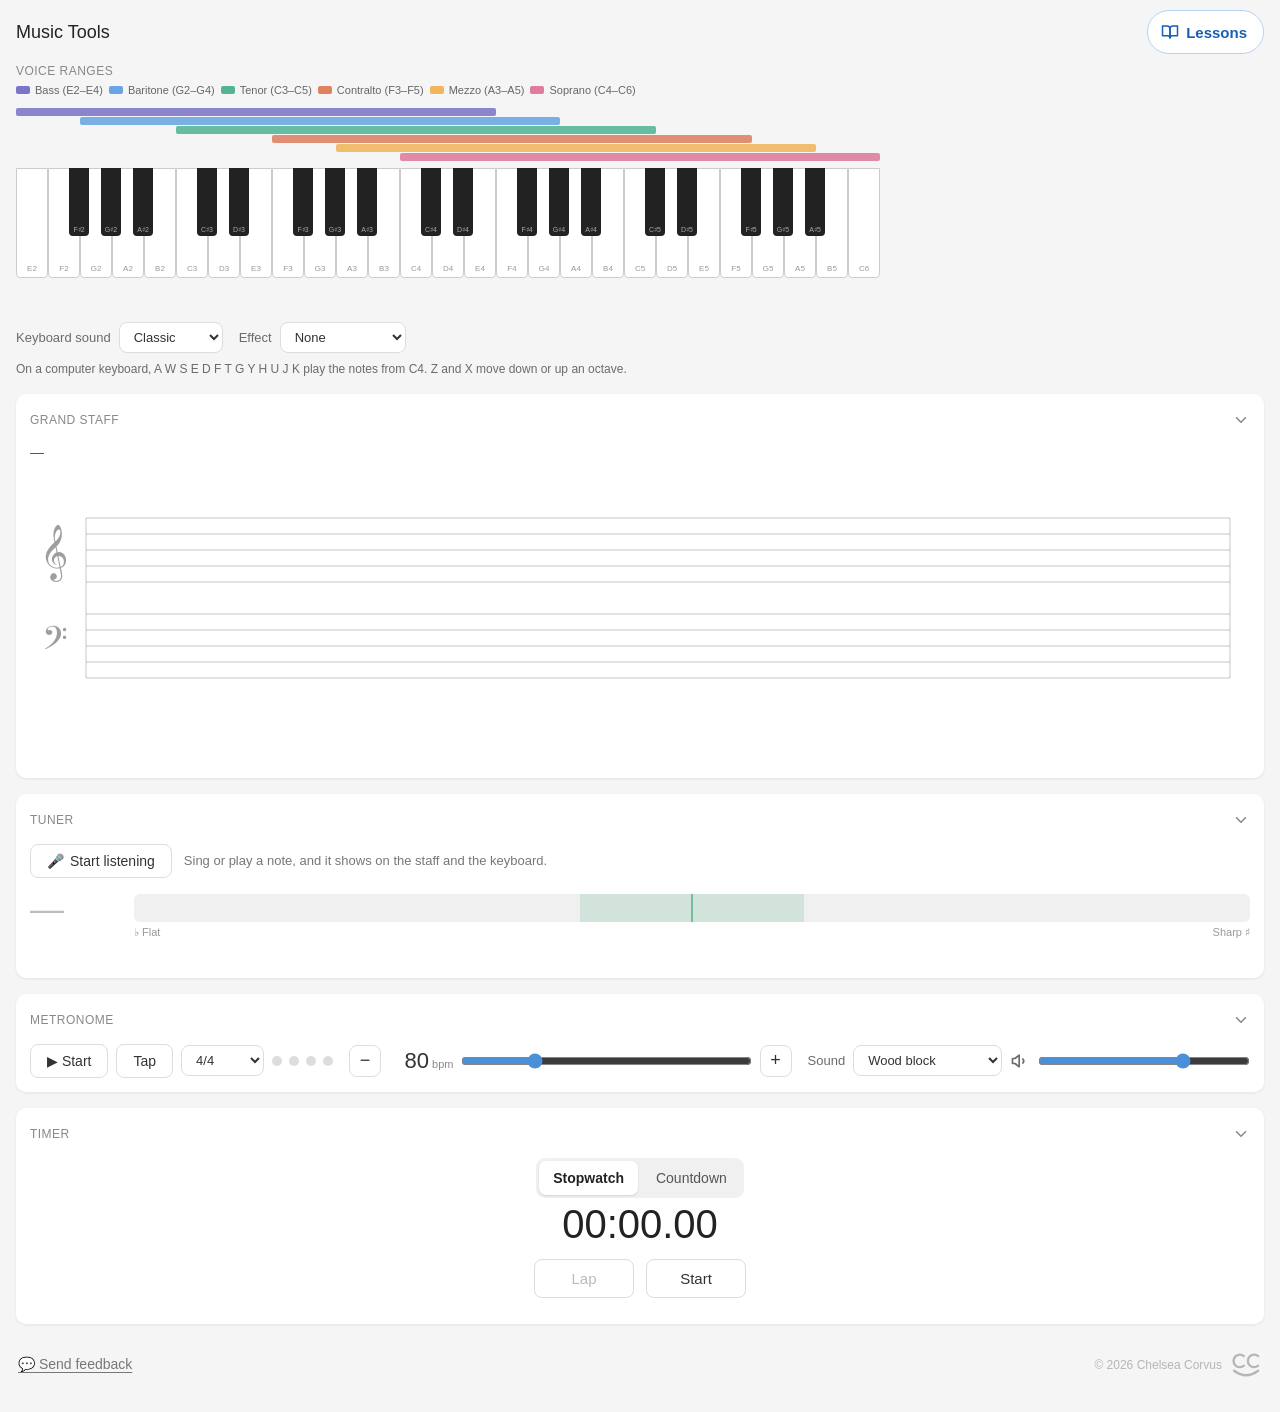
==== commit 791c539c: "Adds theory lessons" ====
--- a/index.html
+++ b/index.html
@@ -7,21 +7,33 @@
 <title>Music Tools</title>
 <!-- The ?v= on each file below makes browsers fetch fresh copies after an update, instead of mixing
      saved old files with new ones. It changes with every update. -->
-<link rel="stylesheet" href="css/base.css?v=20261109-6">
-<link rel="stylesheet" href="css/piano.css?v=20261109-6">
-<link rel="stylesheet" href="css/tuner.css?v=20261109-6">
-<link rel="stylesheet" href="css/footer.css?v=20261109-6">
+<link rel="stylesheet" href="css/base.css?v=20261110-3">
+<link rel="stylesheet" href="css/piano.css?v=20261110-3">
+<link rel="stylesheet" href="css/tuner.css?v=20261110-3">
+<link rel="stylesheet" href="css/footer.css?v=20261110-3">
+<link rel="stylesheet" href="css/lessons.css?v=20261110-3">
 </head>
 <body>
-<h1>Music Tools</h1>
-
-<div class="sec-label">Voice ranges</div>
-<div class="legend" id="legend"></div>
-
-<div class="piano-scroll" id="pianoScroll">
+<header class="app-head">
+  <h1>Music Tools</h1>
+  <!-- the theory lessons open on their own screen; js/lessons.js -->
+  <a class="lessons-btn" href="#lessons">
+    <svg width="18" height="18" viewBox="0 0 24 24" fill="none" stroke="currentColor" stroke-width="2" stroke-linecap="round" stroke-linejoin="round" aria-hidden="true"><path d="M2 4h6a4 4 0 0 1 4 4v12a3 3 0 0 0-3-3H2z"/><path d="M22 4h-6a4 4 0 0 0-4 4v12a3 3 0 0 1 3-3h7z"/></svg>
+    Lessons
+  </a>
+</header>
+
+<!-- The lessons: the list of all lessons, or the lesson you're in. Filled in by js/lessons.js.
+     While a lesson is open, only the tools it uses show below it (the parts marked "tool-…"). -->
+<main class="lessons" id="lessons" hidden></main>
+
+<div class="sec-label tool">Voice ranges</div>
+<div class="legend tool" id="legend"></div>
+
+<div class="piano-scroll tool tool-keys" id="pianoScroll">
   <div class="piano-wrap" id="pianoWrap"></div>
 </div>
-<div class="sound-row">
+<div class="sound-row tool">
   <span class="sound-pick">
     <label for="keySound">Keyboard sound</label>
     <select class="ts-select" id="keySound">
@@ -55,10 +67,10 @@
     </select>
   </span>
 </div>
-<p class="kbd-hint" id="kbdHint" hidden>On a computer keyboard, A W S E D F T G Y H U J K play the notes from <span id="kbdFrom">C4</span>. Z and X move down or up an octave.</p>
+<p class="kbd-hint tool tool-keys" id="kbdHint" hidden>On a computer keyboard, A W S E D F T G Y H U J K play the notes from <span id="kbdFrom">C4</span>. Z and X move down or up an octave.</p>
 
 <!-- Each section's heading folds it away; js/sections.js -->
-<section class="card fold" data-fold="staff">
+<section class="card fold tool tool-staff" data-fold="staff">
   <h2 class="sec-head"><button type="button" class="sec-toggle" aria-expanded="true" aria-controls="body-staff"><span class="sec-label">Grand staff</span><span class="sec-status"></span><svg class="sec-chev" width="18" height="18" viewBox="0 0 24 24" fill="none" stroke="currentColor" stroke-width="2" stroke-linecap="round" stroke-linejoin="round" aria-hidden="true"><path d="M6 9l6 6 6-6"/></svg></button></h2>
   <div class="sec-body" id="body-staff">
     <div class="current-note" id="currentNoteDisp">—</div>
@@ -66,13 +78,14 @@
   </div>
 </section>
 
-<section class="card fold" data-fold="tuner" id="tuner">
+<section class="card fold tool" data-fold="tuner" id="tuner">
   <h2 class="sec-head"><button type="button" class="sec-toggle" aria-expanded="true" aria-controls="body-tuner"><span class="sec-label">Tuner</span><span class="sec-status"></span><svg class="sec-chev" width="18" height="18" viewBox="0 0 24 24" fill="none" stroke="currentColor" stroke-width="2" stroke-linecap="round" stroke-linejoin="round" aria-hidden="true"><path d="M6 9l6 6 6-6"/></svg></button></h2>
   <div class="sec-body" id="body-tuner">
     <div class="tn-row">
       <button class="play-btn" id="tnBtn" type="button"><span aria-hidden="true">🎤</span> Start listening</button>
       <p class="tn-status" id="tnStatus" role="status"></p>
     </div>
+    <div class="tn-level" aria-hidden="true"><span>Hearing</span><div class="tn-level-bar"><div class="tn-level-fill" id="tnLevel"></div></div></div>
     <div class="tn-display">
       <div class="tn-readout">
         <span class="tn-note" id="tnNote">—</span>
@@ -87,7 +100,7 @@
   </div>
 </section>
 
-<section class="card fold" data-fold="metronome">
+<section class="card fold tool tool-metro" data-fold="metronome">
   <h2 class="sec-head"><button type="button" class="sec-toggle" aria-expanded="true" aria-controls="body-metronome"><span class="sec-label">Metronome</span><span class="sec-status"></span><svg class="sec-chev" width="18" height="18" viewBox="0 0 24 24" fill="none" stroke="currentColor" stroke-width="2" stroke-linecap="round" stroke-linejoin="round" aria-hidden="true"><path d="M6 9l6 6 6-6"/></svg></button></h2>
   <div class="sec-body" id="body-metronome">
     <div class="metro-row">
@@ -144,7 +157,7 @@
   </div>
 </section>
 
-<section class="card fold" data-fold="timer">
+<section class="card fold tool" data-fold="timer">
   <h2 class="sec-head"><button type="button" class="sec-toggle" aria-expanded="true" aria-controls="body-timer"><span class="sec-label">Timer</span><span class="sec-status"></span><svg class="sec-chev" width="18" height="18" viewBox="0 0 24 24" fill="none" stroke="currentColor" stroke-width="2" stroke-linecap="round" stroke-linejoin="round" aria-hidden="true"><path d="M6 9l6 6 6-6"/></svg></button></h2>
   <div class="sec-body" id="body-timer">
     <div class="tm-modes" role="group" aria-label="Timer type">
@@ -185,21 +198,24 @@
 </footer>
 
 <!-- your name and feedback email; loaded first so the footer can use them -->
-<script src="js/my-settings.js?v=20261109-6"></script>
-<script src="js/footer.js?v=20261109-6"></script>
+<script src="js/my-settings.js?v=20261110-3"></script>
+<script src="js/footer.js?v=20261110-3"></script>
 <!-- the sound engine, the screen-awake helper and the folding sections come first: the tools below use them -->
-<script src="js/sound.js?v=20261109-6"></script>
-<script src="js/effects.js?v=20261109-6"></script>
-<script src="js/awake.js?v=20261109-6"></script>
-<script src="js/sections.js?v=20261109-6"></script>
+<script src="js/sound.js?v=20261110-3"></script>
+<script src="js/effects.js?v=20261110-3"></script>
+<script src="js/awake.js?v=20261110-3"></script>
+<script src="js/sections.js?v=20261110-3"></script>
 <!-- one script per tool; the keyboard comes before the others because they use its note helpers -->
-<script src="js/piano.js?v=20261109-6"></script>
-<script src="js/staff.js?v=20261109-6"></script>
-<script src="js/pitch.js?v=20261109-6"></script>
-<script src="js/tuner.js?v=20261109-6"></script>
-<script src="js/metronome.js?v=20261109-6"></script>
-<script src="js/stopwatch.js?v=20261109-6"></script>
+<script src="js/piano.js?v=20261110-3"></script>
+<script src="js/staff.js?v=20261110-3"></script>
+<script src="js/pitch.js?v=20261110-3"></script>
+<script src="js/tuner.js?v=20261110-3"></script>
+<script src="js/metronome.js?v=20261110-3"></script>
+<script src="js/stopwatch.js?v=20261110-3"></script>
 <!-- the keyboard and metronome sound menus; after the tools they change -->
-<script src="js/sound-options.js?v=20261109-6"></script>
+<script src="js/sound-options.js?v=20261110-3"></script>
+<!-- the theory lessons: how they work, then the lessons themselves -->
+<script src="js/lessons.js?v=20261110-3"></script>
+<script src="js/lesson-list.js?v=20261110-3"></script>
 </body>
 </html>
--- a/css/tuner.css
+++ b/css/tuner.css
@@ -3,6 +3,12 @@
 .tn-row .play-btn { flex: none; -webkit-tap-highlight-color: transparent; touch-action: manipulation; }
 .tn-row .play-btn:disabled { opacity: 0.5; cursor: default; }
 .tn-status { flex: 1 1 180px; font-size: 13px; line-height: 1.35; color: #777; }
+
+/* how loud the sound reaching the tuner is: shown while it listens, so you can see it hears you */
+.tn-level { display: none; align-items: center; gap: 8px; margin: -4px 0 12px; font-size: 11px; color: #888; }
+#tuner.on .tn-level { display: flex; }
+.tn-level-bar { flex: 1; height: 6px; border-radius: 3px; background: #f0f0f0; overflow: hidden; }
+.tn-level-fill { width: 0; height: 100%; border-radius: 3px; background: #4a90d9; transition: width 0.06s linear; }
 
 .tn-display { display: flex; align-items: center; gap: 16px; }
 .tn-readout { flex: none; width: 88px; display: flex; flex-direction: column; }
--- a/css/lessons.css
+++ b/css/lessons.css
@@ -0,0 +1,135 @@
+/* ---------- Theory lessons (js/lessons.js): the Lessons button, the list of lessons, a lesson, practice ---------- */
+
+/* the top of the tools page: the title, and the Lessons button on the right */
+.app-head { display: flex; align-items: center; justify-content: space-between; gap: 12px; margin: -6px 0 10px; }
+.app-head h1 { margin: 0; }
+.lessons-btn { display: inline-flex; align-items: center; gap: 7px; min-height: 44px; padding: 0 16px 0 13px;
+  border: 1px solid #b9d3f2; border-radius: 22px; background: #fff; color: #1a5fb4;
+  font-size: 15px; font-weight: 600; text-decoration: none; -webkit-tap-highlight-color: transparent; }
+.lessons-btn:hover { background: #eef4fc; }
+.lessons-btn:focus-visible, .ls-back:focus-visible, .ls-btn:focus-visible, .ls-row:focus-visible, .ls-choice:focus-visible, .ls-link:focus-visible {
+  outline: 3px solid var(--focus); outline-offset: 2px; }
+
+/* ---------- Which parts show ----------
+   In the lessons, the tools page's parts are hidden; in a lesson, the tools it uses come back below it,
+   always open (their headings can't fold them away there). */
+body.in-lessons .app-head { display: none; }
+body.in-lessons .tool { display: none !important; }
+body.in-lesson.uses-keys .tool-keys:not([hidden]),
+body.in-lesson.uses-staff .tool-staff,
+body.in-lesson.uses-metro .tool-metro { display: block !important; }
+body.in-lesson .tool .sec-body { display: block !important; }
+body.in-lesson .tool .sec-toggle { pointer-events: none; }
+body.in-lesson .tool .sec-chev, body.in-lesson .tool .sec-status { display: none; }
+body.in-lesson.uses-metro .tool-metro { box-shadow: 0 0 0 2px #4a90d9, 0 1px 3px rgba(0,0,0,0.08); }
+
+/* the key names hide during practice that asks you to find keys */
+body.hide-key-names .nlabel { visibility: hidden; }
+/* keys a lesson shows you (orange), and a right answer (green, for a moment) */
+.wkey.ls-show { background: #ffdcb5 !important; }
+.bkey.ls-show { background: #c8641e !important; }
+.wkey.ls-good { background: #b9e6c9 !important; }
+.bkey.ls-good { background: #2e9e6a !important; }
+
+/* ---------- The lessons area ---------- */
+.lessons { display: flex; flex-direction: column; gap: 12px; width: 100%; max-width: 720px; margin-bottom: 16px; }
+.lessons[hidden], .lessons [hidden] { display: none !important; }
+.ls-back { align-self: flex-start; display: inline-flex; align-items: center; gap: 2px; min-height: 44px; margin: -6px 0 -6px -6px;
+  padding: 0 8px 0 4px; border-radius: 8px; color: #1a5fb4; font-size: 15px; font-weight: 500; text-decoration: none; }
+.ls-back:hover { background: #eaf1fb; }
+.ls-card { background: #fff; border-radius: 10px; box-shadow: 0 1px 3px rgba(0,0,0,0.08); padding: 16px; display: flex; flex-direction: column; gap: 12px; }
+.ls-card > * { margin: 0; }
+.ls-top { display: flex; align-items: center; justify-content: space-between; gap: 12px; margin: -8px 0 -4px; }
+.ls-top .ls-back { margin: 0 0 0 -6px; font-size: 14px; }
+.ls-kicker { font-size: 12px; font-weight: 500; letter-spacing: 0.04em; text-transform: uppercase; color: #6b6b6b; }
+.ls-title { font-size: 20px; font-weight: 600; line-height: 1.25; color: #222; outline: none; }
+.ls-heading { display: flex; flex-direction: column; gap: 4px; }
+.ls-text { font-size: 15px; line-height: 1.5; color: #444; display: flex; flex-direction: column; gap: 8px; }
+.ls-text p { margin: 0; }
+.ls-text strong { font-weight: 600; color: #222; }
+.ls-meta { font-size: 12px; color: #6b6b6b; }
+
+/* progress */
+.ls-progress { display: flex; flex-direction: column; gap: 6px; }
+.ls-bar { height: 6px; border-radius: 3px; background: #e6ecf4; overflow: hidden; }
+.ls-bar span { display: block; height: 100%; background: #4a90d9; border-radius: 3px; }
+.ls-dots { display: flex; align-items: center; gap: 6px; }
+.ls-dots span { width: 8px; height: 8px; border-radius: 4px; background: #ddd; }
+.ls-dots .past { background: #4a90d9; }
+.ls-dots .now { width: 20px; background: #1a5fb4; }
+
+/* the list of lessons */
+.ls-unit { display: flex; flex-direction: column; gap: 6px; }
+.ls-unit h2 { margin: 6px 0 2px; font-size: 13px; font-weight: 600; color: #222; }
+.ls-row { display: flex; align-items: center; gap: 12px; padding: 10px; border: 1px solid #ececec; border-radius: 8px;
+  background: #fff; color: inherit; text-decoration: none; -webkit-tap-highlight-color: transparent; }
+.ls-row:hover { background: #f7f9fc; }
+.ls-row.next { background: #eef4fc; border-color: #b9d3f2; }
+.ls-dot { width: 30px; height: 30px; flex: none; border-radius: 50%; display: flex; align-items: center; justify-content: center;
+  font-size: 14px; font-weight: 600; background: #f0f0f0; color: #555; }
+.ls-row.done .ls-dot { background: #e3f4ea; color: #1e7b34; }
+.ls-row.next .ls-dot { background: #1a5fb4; color: #fff; }
+.ls-row-words { display: flex; flex-direction: column; gap: 2px; min-width: 0; flex: 1; }
+.ls-row-title { font-size: 15px; font-weight: 600; color: #222; }
+.ls-row-sub { font-size: 13px; line-height: 1.35; color: #555; }
+.ls-row-tag { font-size: 12px; font-weight: 500; margin-top: 2px; color: #1e7b34; }
+.ls-row.next .ls-row-tag { color: #1a5fb4; }
+.ls-chev { flex: none; color: #6b6b6b; }
+
+/* "Try it": what to play, and how it's going */
+.ls-try { display: flex; flex-direction: column; gap: 10px; padding: 12px; border-radius: 8px; background: #eef4fc; }
+.ls-try > p { margin: 0; font-size: 15px; line-height: 1.45; color: #222; }
+.ls-try > p strong { font-weight: 600; }
+.ls-chips { list-style: none; margin: 0; padding: 0; display: flex; flex-wrap: wrap; gap: 6px; }
+.ls-chips li { display: inline-flex; align-items: center; gap: 4px; min-height: 28px; padding: 0 10px; border: 1px solid #cfd8e3; border-radius: 14px;
+  background: #fff; font-size: 13px; font-weight: 500; color: #444; }
+.ls-chips li.now { border-color: #4a90d9; color: #1a5fb4; box-shadow: 0 0 0 1px #4a90d9; }
+.ls-chips li.done { background: #e3f4ea; border-color: #b4dcc2; color: #1e7b34; }
+.ls-checks { list-style: none; margin: 0; padding: 0; display: flex; flex-direction: column; gap: 6px; font-size: 14px; }
+.ls-checks li { display: flex; align-items: center; gap: 8px; color: #555; }
+.ls-checks li.done { color: #1e7b34; font-weight: 500; }
+.ls-checks svg { flex: none; }
+.ls-msg { min-height: 1.45em; font-size: 14px; line-height: 1.45; font-weight: 500; color: #8a4b0f; }
+.ls-msg.good { color: #1e7b34; }
+.ls-msg:empty { display: none; }
+
+/* buttons */
+.ls-actions { display: flex; align-items: center; justify-content: space-between; gap: 10px; flex-wrap: wrap; margin-top: 2px; }
+.ls-actions .ls-btn.primary { margin-left: auto; }
+.ls-actions.stack { flex-direction: column; align-items: stretch; }
+.ls-actions.stack .ls-btn { justify-content: center; margin-left: 0; }
+.ls-btn { display: inline-flex; align-items: center; justify-content: center; gap: 6px; min-height: 44px; padding: 0 14px;
+  border: 1px solid #ccc; border-radius: 8px; background: #fff; color: #333; font: inherit; font-size: 14px; font-weight: 500;
+  text-decoration: none; cursor: pointer; -webkit-tap-highlight-color: transparent; }
+.ls-btn:hover { background: #f4f4f4; }
+.ls-btn.primary { border-color: #1a5fb4; background: #1a5fb4; color: #fff; font-size: 15px; font-weight: 600; padding: 0 18px; }
+.ls-btn.primary:hover { background: #174ea6; }
+.ls-link { align-self: flex-start; display: inline-flex; align-items: center; min-height: 44px; padding: 0 4px; border: 0; background: none; color: #6b6b6b; font: inherit; font-size: 13px;
+  text-decoration: underline; cursor: pointer; }
+.ls-link.skip { align-self: auto; color: #555; text-decoration: none; font-size: 14px; }
+
+/* practice */
+.ls-ask { display: flex; flex-direction: column; align-items: center; gap: 6px; padding: 14px 12px; border-radius: 8px; background: #f7f7f7; text-align: center; }
+.ls-ask-big { font-size: 34px; font-weight: 600; line-height: 1.1; color: #222; }
+.ls-ask-small { font-size: 14px; color: #555; }
+.ls-notes { display: flex; align-items: flex-end; justify-content: center; gap: 14px; color: #222; }
+.ls-notes-inline { display: inline-flex; vertical-align: -9px; color: #222; }
+.ls-choices { display: grid; grid-template-columns: repeat(auto-fit, minmax(74px, 1fr)); gap: 8px; }
+.ls-choice { min-height: 44px; padding: 0 8px; border: 1px solid #ccc; border-radius: 8px; background: #fff; color: #333;
+  font: inherit; font-size: 15px; font-weight: 500; cursor: pointer; -webkit-tap-highlight-color: transparent; }
+.ls-choice:hover:not(:disabled) { background: #f4f4f4; }
+.ls-choice:disabled { cursor: default; }
+.ls-choice.right { background: #e3f4ea; border-color: #7cc497; color: #1e7b34; }
+.ls-choice.wrong { background: #fbe9e6; border-color: #e3a49a; color: #a3271b; }
+.ls-result { display: flex; align-items: flex-start; gap: 8px; padding: 10px 12px; border-radius: 8px; font-size: 14px; line-height: 1.45; font-weight: 500; }
+.ls-result:empty { display: none; }
+.ls-result.right { background: #e3f4ea; color: #1e7b34; }
+.ls-result.wrong { background: #fdf0e3; color: #7a3f0c; }
+.ls-result svg { flex: none; margin-top: 1px; }
+
+/* lesson done */
+.ls-done-head { display: flex; align-items: center; gap: 12px; }
+.ls-done-mark { width: 48px; height: 48px; flex: none; border-radius: 50%; background: #e3f4ea; color: #1e7b34; display: flex; align-items: center; justify-content: center; }
+.ls-learned { display: flex; flex-direction: column; gap: 8px; padding: 12px; border-radius: 8px; background: #f7f7f7; }
+.ls-learned h2 { margin: 0; font-size: 13px; font-weight: 600; color: #222; }
+.ls-learned ul { margin: 0; padding-left: 18px; display: flex; flex-direction: column; gap: 6px; font-size: 14px; line-height: 1.4; color: #444; }
